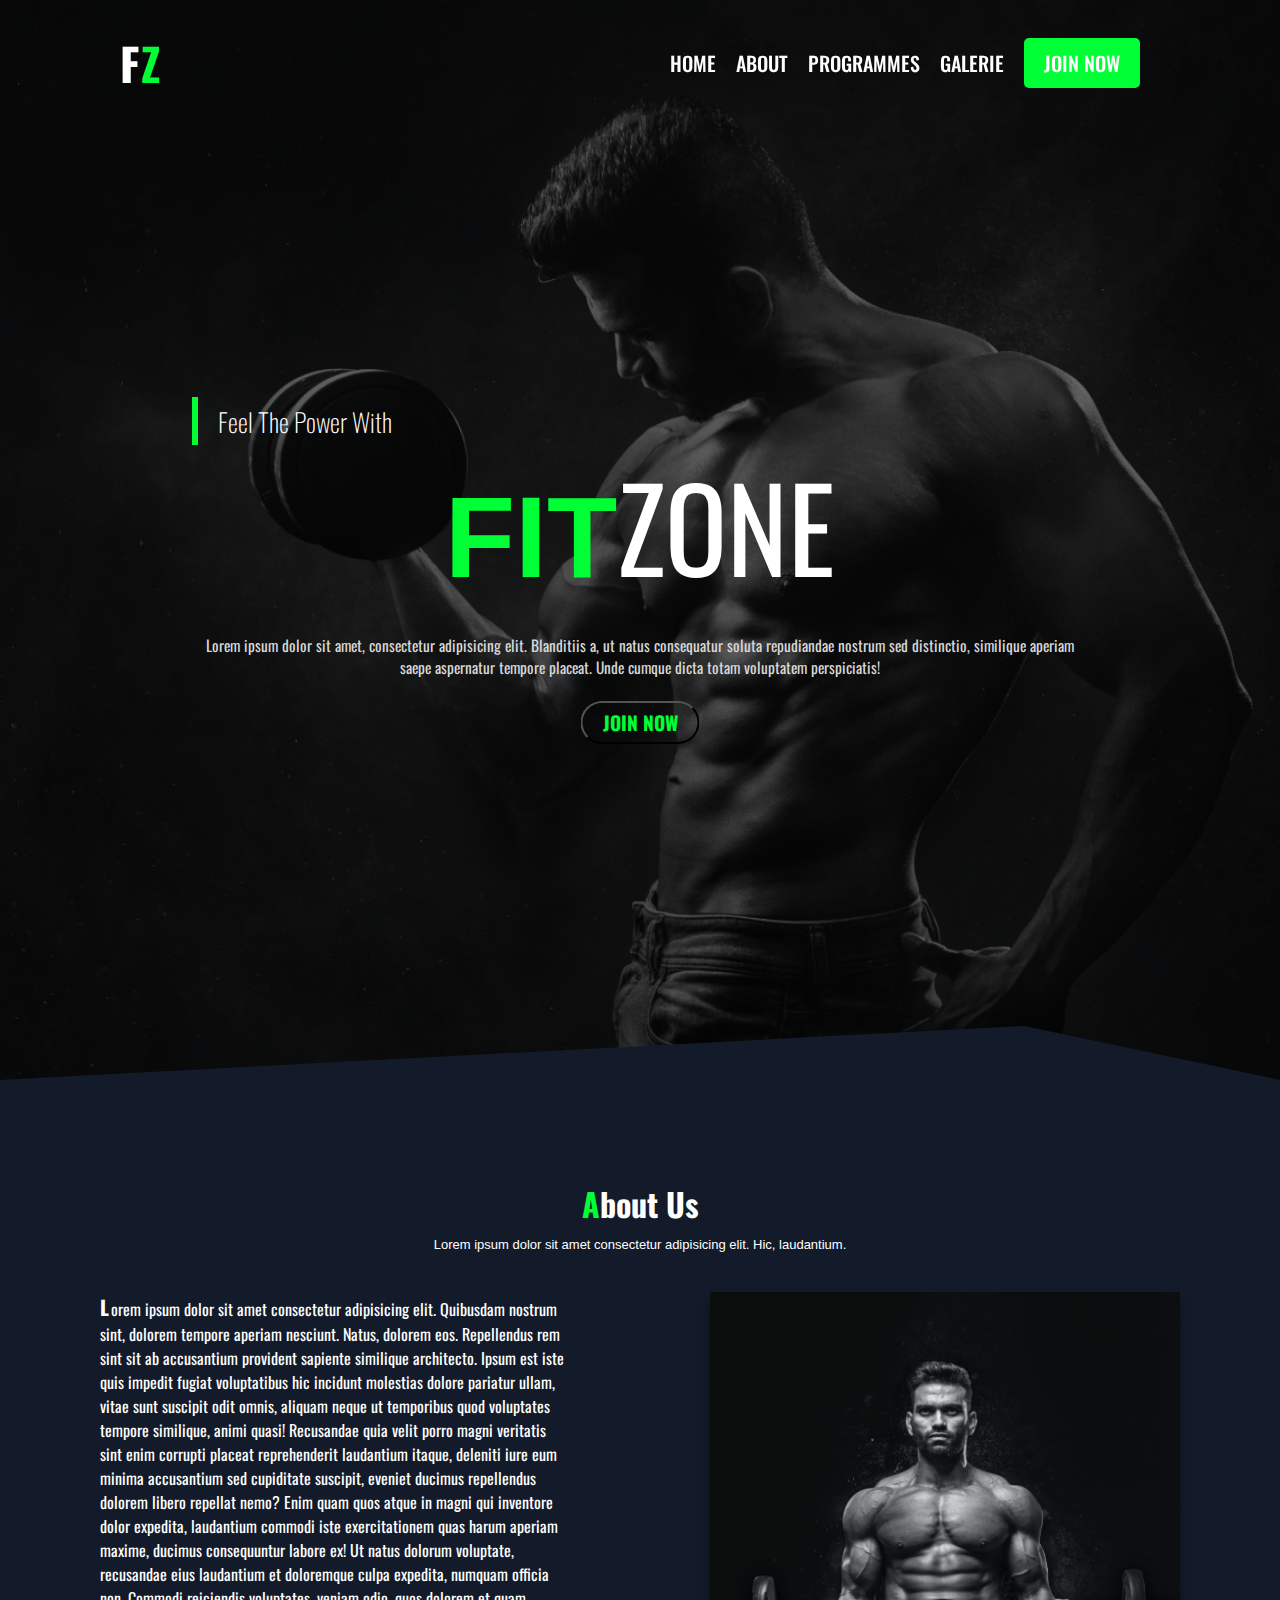
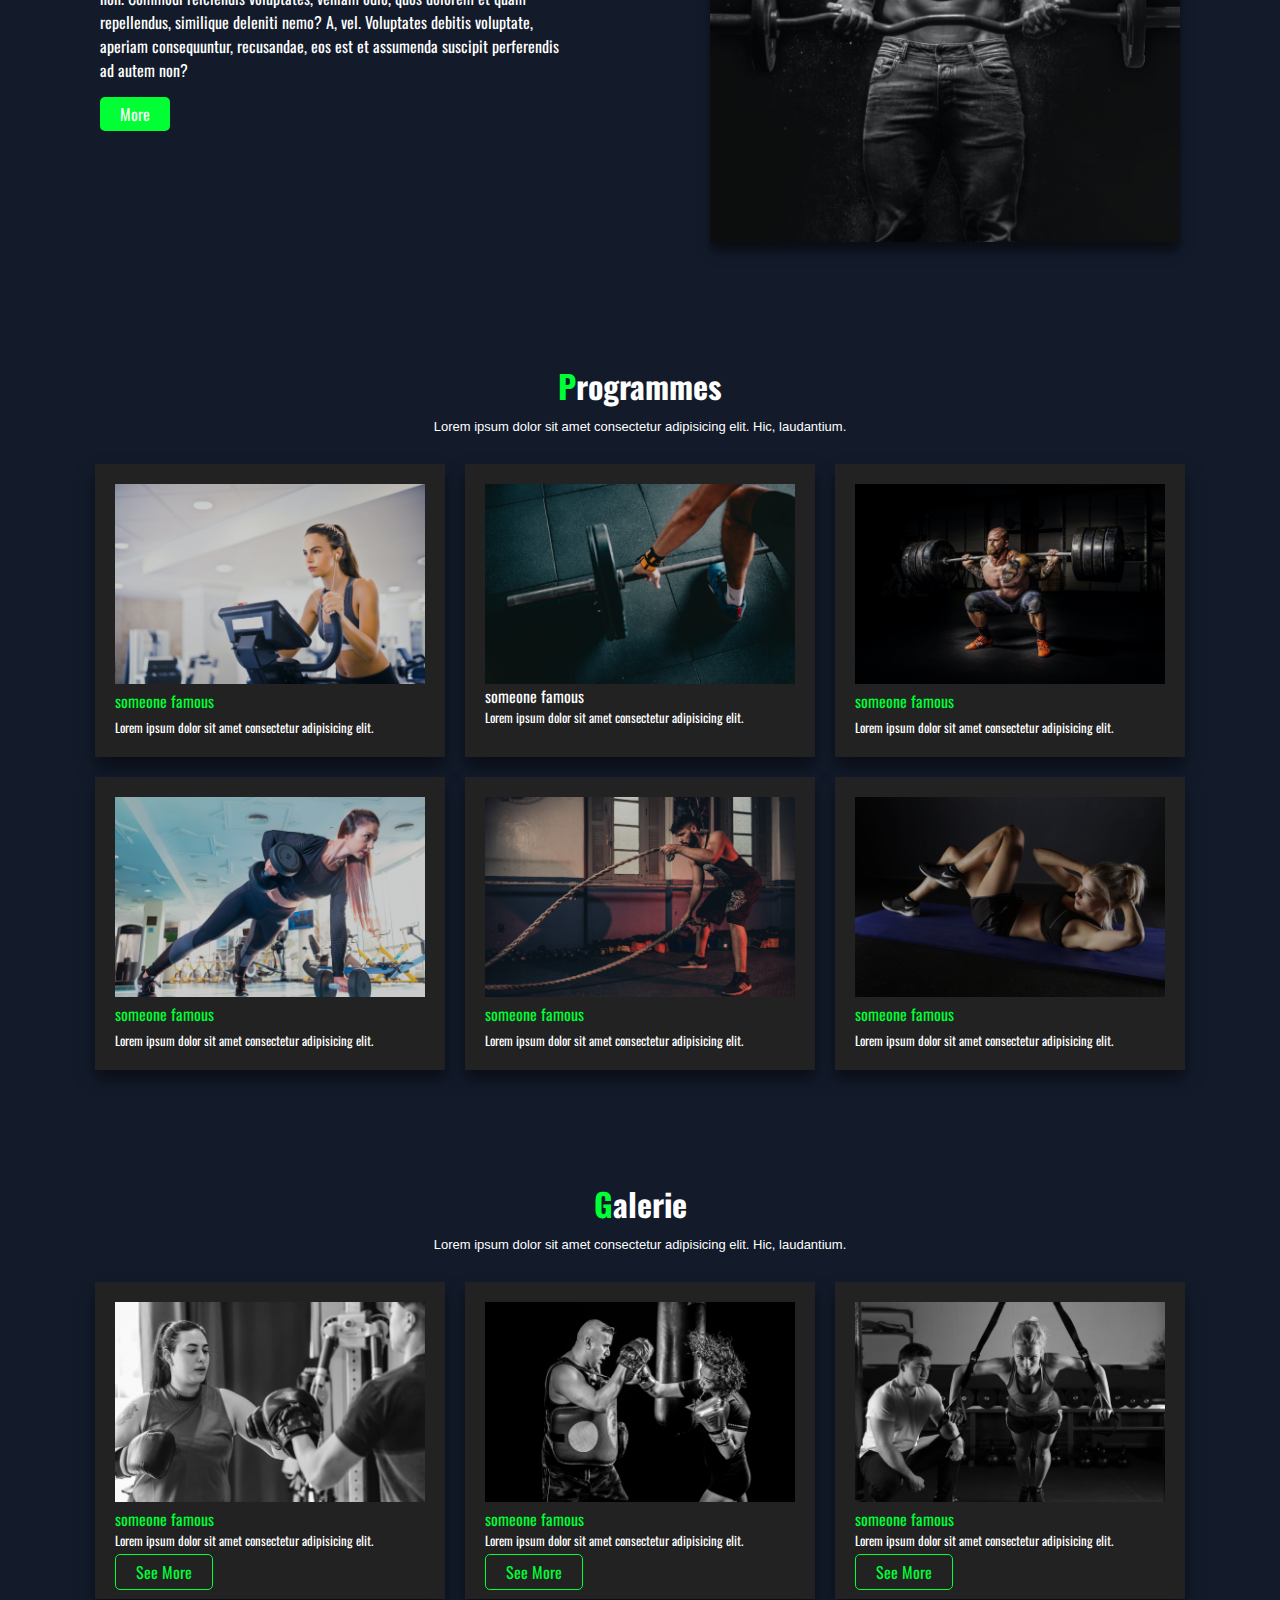
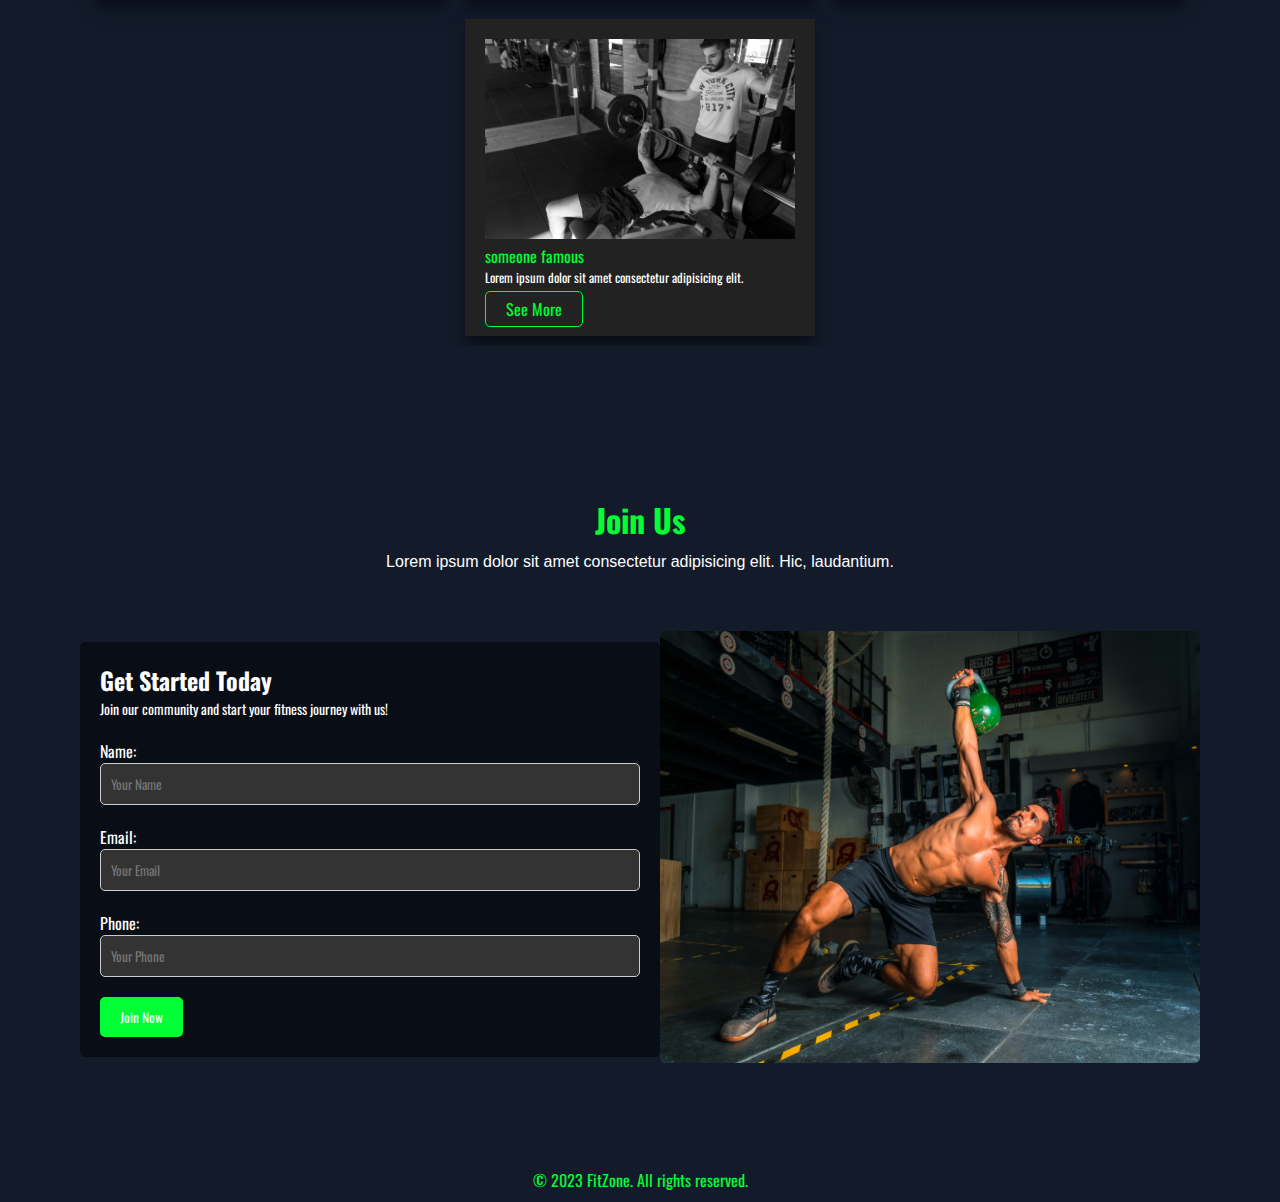
==== index.html @ 6d8a3c97 "FitZone project" ====
<!DOCTYPE html>
<html lang="en">
<head>
    <meta charset="UTF-8">
    <meta name="viewport" content="width=device-width, initial-scale=1.0">
    <link rel="stylesheet" href="style.css">
    <link rel="stylesheet" href="https://cdnjs.cloudflare.com/ajax/libs/font-awesome/6.3.0/css/all.min.css"
    integrity="sha512-SzlrxWUlpfuzQ+pcUCosxcglQRNAq/DZjVsC0lE40xsADsfeQoEypE+enwcOiGjk/bSuGGKHEyjSoQ1zVisanQ=="
    crossorigin="anonymous" referrerpolicy="no-referrer" />
    <link rel="shortcut icon" type="image/x-icon" href="./favicon.ico">
    <title>FitZone</title>
</head>
<body>
    <!--navbar-->
    <div class="navbar">
        <a href="#" class="logo">F<B>Z</B></a>
      
        <ol>
            <li><a href="#home">HOME</a></li>
            <li><a href="#about">ABOUT</a></li>
            <li><a href="#workout">PROGRAMMES</a></li>
            <li><a href="#galerie">GALERIE</a></li>
            <li><a href="#join" class="join-button">JOIN NOW</a></li>
        </ol>
    </div>
    <section id="home" class="home view">
        <div class="hieght">
            <h3>feel the power with</h3>
            <h1><b>FIT</b>ZONE</h1><br>
            <p class="tagline">
               Lorem ipsum dolor sit amet, consectetur adipisicing elit. Blanditiis a, ut natus consequatur soluta repudiandae nostrum sed distinctio, 
               similique aperiam saepe aspernatur tempore placeat. Unde cumque dicta totam voluptatem perspiciatis!
            </p>
            <button class="join">JOIN NOW</button>
        </div>
        <div class="banner"></div>
    </section>
    <!--about-->
    <section id="about" class="about view">
        <div class="main">
            <h2><span>A</span>bout Us</h2>
            <h6>Lorem ipsum dolor sit amet consectetur adipisicing elit. Hic, laudantium.</h6>           
        </div>
        <div class="content">
            <div class="cols">
                <p><b>L</b>orem ipsum dolor sit amet consectetur adipisicing elit. Quibusdam nostrum sint, dolorem tempore aperiam nesciunt. Natus, dolorem eos. Repellendus rem sint sit ab accusantium provident sapiente similique architecto. Ipsum est iste quis impedit fugiat voluptatibus hic incidunt molestias dolore pariatur ullam, vitae sunt suscipit odit omnis, aliquam neque ut temporibus quod voluptates tempore similique, animi quasi! Recusandae quia velit porro magni veritatis sint enim corrupti placeat reprehenderit laudantium itaque, deleniti iure eum minima accusantium sed cupiditate suscipit, eveniet ducimus repellendus dolorem libero repellat nemo? Enim quam quos atque in magni qui inventore dolor expedita, laudantium commodi iste exercitationem quas harum aperiam maxime, ducimus consequuntur labore ex! Ut natus dolorum voluptate, recusandae eius laudantium et doloremque culpa expedita, numquam officia non. Commodi reiciendis voluptates, veniam odio, quos dolorem et quam repellendus, similique deleniti nemo? A, vel. Voluptates debitis voluptate, aperiam consequuntur, recusandae, eos est et assumenda suscipit perferendis ad autem non?</p>
                <a href="#">more</a>
            </div>
            <div class="cols">
                <div class="box">
                    <img src="/img/About.jpg" alt="img">
                </div>
            </div>
        </div>
    </section>
    <!--programmes-->
    <section id="workout" class="workout view">
        <div class="main">
            <h2><span>P</span>rogrammes</h2>
            <h6>Lorem ipsum dolor sit amet consectetur adipisicing elit. Hic, laudantium.</h6>           
        </div>
        <div class="content">
            <div class="frame">
                <div class="box">
                    <img src="/img/workout1.jpg" alt="">
                </div>
                <div class="title">someone famous</div>
                <p>Lorem ipsum dolor sit amet consectetur adipisicing elit.</p>
            </div>
            <div class="frame">
                <div class="box">
                    <img src="/img/workout2.jpg" alt="">
                </div>
                <div class "title">someone famous</div>
                <p>Lorem ipsum dolor sit amet consectetur adipisicing elit.</p>
            </div>
            <div class="frame">
                <div class="box">
                    <img src="/img/workout3.jpg" alt="">
                </div>
                <div class="title">someone famous</div>
                <p>Lorem ipsum dolor sit amet consectetur adipisicing elit.</p>
            </div>
            <div class="frame">
                <div class="box">
                    <img src="/img/workout4.jpg" alt="">
                </div>
                <div class="title">someone famous</div>
                <p>Lorem ipsum dolor sit amet consectetur adipisicing elit.</p>
            </div>
            <div class="frame">
                <div class="box">
                    <img src="/img/workout5.jpg" alt="">
                </div>
                <div class="title">someone famous</div>
                <p>Lorem ipsum dolor sit amet consectetur adipisicing elit.</p>
            </div>
            <div class="frame">
                <div class="box">
                    <img src="/img/workout6.jpg" alt="">
                </div>
                <div class="title">someone famous</div>
                <p>Lorem ipsum dolor sit amet consectetur adipisicing elit.</p>
            </div>
        </div>
    </section>
<!--galerie-->
<section id="galerie" class="galerie view">
    <div class="main">
        <h2><span>G</span>alerie</h2>
        <h6>Lorem ipsum dolor sit amet consectetur adipisicing elit. Hic, laudantium.</h6>
    </div>
    <div class="content">
        <div class="frame">
            <div class="box">
                <img src="/img/trainer1.jpg" alt="">
            </div>
            <div class="headline">
                <div class="title">someone famous</div>
                <div class="icons">
                    <a href="#"><i class="fa-brands fa-facebook-f"></i></a>
                    <a href="#"><i class="fa-brands fa-twitter"></i></a>
                    <a href="#"><i class="fa-brands fa-instagram"></i></a>
                </div>
            </div>
            <p>Lorem ipsum dolor sit amet consectetur adipisicing elit.</p>
            <a href="#" class="btn">see more</a>
        </div>

        <div class="frame">
            <div class="box">
                <img src="/img/trainer2.jpg" alt="">
            </div>
            <div class="headline">
                <div class="title">someone famous</div>
                <div class="icons">
                    <a href="#"><i class="fa-brands fa-facebook-f"></i></a>
                    <a href="#"><i class="fa-brands fa-twitter"></i></a>
                    <a href="#"><i class="fa-brands fa-instagram"></i></a>
                </div>
            </div>
            <p>Lorem ipsum dolor sit amet consectetur adipisicing elit.</p>
            <a href="#" class="btn">see more</a>
        </div>

        <div class="frame">
            <div class="box">
                <img src="/img/trainer3.jpg" alt="">
            </div>
            <div class="headline">
                <div class="title">someone famous</div>
                <div class="icons">
                    <a href="#"><i class="fa-brands fa-facebook-f"></i></a>
                    <a href="#"><i class="fa-brands fa-twitter"></i></a>
                    <a href="#"><i class="fa-brands fa-instagram"></i></a>
                </div>
            </div>
            <p>Lorem ipsum dolor sit amet consectetur adipisicing elit.</p>
            <a href="#" class="btn">see more</a>
        </div>

        <div class="frame">
            <div class="box">
                <img src="/img/trainer4.jpg" alt="">
            </div>
            <div class="headline">
                <div class="title">someone famous</div>
                <div class="icons">
                    <a href="#"><i class="fa-brands fa-facebook-f"></i></a>
                    <a href="#"><i class="fa-brands fa-twitter"></i></a>
                    <a href="#"><i class="fa-brands fa-instagram"></i></a>
                </div>
            </div>
            <p>Lorem ipsum dolor sit amet consectetur adipisicing elit.</p>
            <a href="#" class="btn">see more</a>
        </div>
    </div>
</section>
 <!--join us-->
<section id="join" class="join-us view">
    <div class="main">
        <h2><span>J</span>oin Us</h2>
        <h6>Lorem ipsum dolor sit amet consectetur adipisicing elit. Hic, laudantium.</h6>
    </div>
    <div class="content">
        <div class="join-form">
            <h3>Get Started Today</h3>
            <p>Join our community and start your fitness journey with us!</p>
            <form>
                <div class="form-group">
                    <label for="name">Name:</label>
                    <input type="text" id="name" name="name" placeholder="Your Name" required>
                </div>
                <div class="form-group">
                    <label for="email">Email:</label>
                    <input type="email" id="email" name="email" placeholder="Your Email" required>
                </div>
                <div class="form-group">
                    <label for="phone">Phone:</label>
                    <input type="tel" id="phone" name="phone" placeholder="Your Phone" required>
                </div>
                <button type="submit">Join Now</button>
            </form>
        </div>
        <div class="join-image">
            <img src="/img/alonso-reyes-0HlI76m4jxU-unsplash.jpg" alt="Join Us Image">
        </div>
    </div>
</section>
        <footer>
            <div class="copyright">
                &copy; 2023 FitZone. All rights reserved.
            </div>
        </footer>
        <script>
          window.addEventListener('scroll', function() {
            const navbar = document.querySelector('.navbar');
            navbar.classList.toggle("sticky", window.scrollY >50);
          }); 
        </script>
</body>
</html>
---- style.css ----
@import url('https://fonts.googleapis.com/css2?family=Oswald:wght@500&display=swap');
 *{
    margin: 0;
    padding: 0;
    font-family:'Oswald', sans-serif;
    box-sizing: border-box;
    outline: none;
    color: #fff;
 }
:root{
    --prime: #00ff34
}
body{
    background-color: #131b2b;
}
.navbar{
    width: 100%;
    display: flex;
    position: fixed;
    padding: 30px 120px;
    background-color: transparent;
    justify-content: space-between;
    z-index: 1111;
    transition: 0.5s ease;
}
.navbar .sticky{
   padding: 6px 60px; 
   background: #0c1518;
   box-shadow: 0 0 15px rgba(0, 0, 0, 0.3); 
}
.navbar .sticky .logo{
    font-size: 2em;
    color: var(--prime);
}
.navbar .sticky .logo B{
    color: #fff;
}
.logo{
    font-size: 2.8em;
    font-weight: 800;
    letter-spacing: 2px;
    text-transform: uppercase;
    text-decoration: none;
}
.logo B{
 color: var(--prime);
}
ol{
    display: flex;
    margin: auto 0;    
}
ol li{
    list-style: none;
    margin-right: 20px;
}
ol li a{
    font-size: 20px;
    font-weight: 500;
    text-decoration: none;
    text-transform: capitalize;
}
.navbar ol {
    display: flex;
    margin: auto 0;
    align-items: center; 
}

.navbar ol li {
    list-style: none;
    margin-right: 20px;
    display: flex; 
    align-items: center; 
}

.navbar ol li a {
    font-size: 20px;
    font-weight: 500;
    text-decoration: none;
    text-transform: capitalize;
    display: inline-flex; 
    align-items: center; 
}

.join-button {
    display: inline-block;
    padding: 10px 20px;
    border-radius: 5px;
    background-color: var(--prime);
    color: #fff;
    text-decoration: none;
    text-transform: uppercase;
    transition: 0.3s ease;
}

.join-button:hover {
    background-color: var(--accent);
}


.view{
    width: 100%;
    min-height: 80vh;
    position: relative;
}
.home{
    display: flex;
    min-height: 120vh;
    align-items: center;
    justify-content: center;
    clip-path: polygon(0 0,100% 0,100% 100%,80% 95%,0 100%);
}
.banner{
height: 100%;
width: 100%;
position: absolute;
background: url(/img/banner.jpg);
background-size: cover;
background-position: center;
filter: brightness(40%);
}
.hieght{
    width: 70%;
    position: relative;
    display: inline-block;
    z-index: 11;
}
.hieght h3{
    display: inline;
    font-size: 2vw;
    padding: 5px 20px;
    font-weight: lighter;
    text-transform: capitalize;
    border-left: 6px solid var(--prime);
}
.hieght h1{
    font-size: 9vw;
    text-align: center;
    font-weight: normal;
}
.hieght b {
    color: var(--prime);
    font-weight: 800;
    font-family: sans-serif;
}.hieght .tagline{
    color: #d7d7d7;
    font-size: 1.2vw;
    text-align: center;
    font-weight: normal;
}
.hieght .join{
    position: absolute;
    left: 50%;
    transform: translateX(-50%);
    font-weight: 800;
    padding: 5px 20px;
    font-size: 1.5vw;
    margin-top: 1.2em;
    color: var(--prime);
    border-radius: 50px;
    background: transparent;
    text-transform: uppercase;
    transition: 0.3s ease;
}
.hieght .join:hover{
    color: #fff;
    cursor: pointer;
    letter-spacing: 1.5px;
    background: var(--prime);
}
.main{
    width: 100%;
    text-align: center;
    padding-bottom: 20px;
}
.main h2{
    font-size: 2.5vw;
    position: relative;
    text-align: center;
    padding-top: 100px;
    display: inline-block;
}
span{
    color: var(--prime);
}
main h2 ::before{
    position: absolute;
    content: '';
    background: var(--prime);
    height: 3px;
    width: 30%;
    right: -15px;
    bottom: 0;
    border-radius: 50px;
}
.main h6{
    margin-top: 10px;
    font-size: 13px;
    font-family: sans-serif;
    font-weight: lighter;
}
.content{
    position: relative;
    display: flex;
    width: 100%;
    padding: 0 30px;
    justify-content: center;
}
.about .content .cols{
    position: relative;
    width: 100%;
    height: 100%;
    padding: 20px 70px;
}
.about .content .cols p b{
    font-size: 20px;
    margin-right: 2px;
}
.about .content .cols a{
    position: relative;
    top: 20px;
    color: #fff;
    background: var(--prime);
    padding: 5px 20px;
    border-radius: 5px;
    text-decoration: none;
    text-transform: capitalize;
}
.about .content .cols a:hover{
    color: black;
    background: #fff;
}
.about .content .cols .box{
    position: relative;
    height: 550px;
    box-shadow: 0 10px 10px rgba(0, 0, 0, 0.5);
}
.about .content .cols .box img{
    position: absolute;
    top: 0;
    left: 0;
    height: 100%;
    width: 100%;
    object-fit: cover;
}
.workout .content{
    flex-wrap: wrap;
}
.workout .content .frame{
    position: relative;
    width: 350px;
    padding: 20px;
    margin: 10px;
    background: #222;
    box-shadow: 0 10px 15px rgba(0, 0, 0, 0.5);
}
.workout .content .frame .box{
    position: relative;
    height: 200px;
    width: 100%;
    overflow: hidden;
}
.workout .content .frame .box img{
    position: absolute;
    height: 100%;
    width: 100%;
    object-fit: cover;
    filter: brightness(80%);
    transition: 0.2s ease-in;
}
.workout .content .frame .box:hover img{
   filter: brightness(100%);
   transform: scale(1.09);
}
.workout .content .frame .title{
    color: var(--prime);
    padding: 5px 0;
}
.workout .content .frame  p{
    font-size:0.8em;
}
.galerie .content{
    flex-wrap: wrap;
}
.galerie .content .frame{
    position: relative;
    width: 350px;
    padding: 20px;
    margin: 10px;
    background: #222;
    box-shadow: 0 10px 15px rgba(0, 0, 0, 0.5);
}
.galerie .content .frame .box{
    position: relative;
    height: 200px;
    width: 100%;
    overflow: hidden;
}
.galerie .content .frame .box img{
    position: absolute;
    height: 100%;
    width: 100%;
    filter: grayscale(1);
    object-fit: cover;
    transition: 0.2s ease-in;
}
.galerie .content .frame .box:hover img{
    filter: brightness(100%);
    transform: scale(1.09);  
}
.galerie .content .frame .title{
    color: var(--prime);
    padding: 5px 0;
}
.galerie .content .frame  p{
    font-size:0.8em;
    position: relative;
    bottom: 5px;
}
.galerie .content .frame  .btn{
    top: 5px;
    color: var(--prime);
    background: transparent;
    padding: 5px 20px;
    border: 1.5px solid var(--prime);
    border-radius: 5px;
    text-decoration: none;
    position: relative;
    text-transform: capitalize;
    transition: 0.2s ease;
}
.galerie .content .frame  .btn:hover{
    color: #fff;
    background: var(--prime);
    }

   
.join-us.view {
    background-color: #131b2b; 
    color: #fff; 
    padding: 50px 0;
}

.join-us .main {
    text-align: center;
}

.join-us h2 {
    font-size: 32px; 
    color: var(--prime); 
}

.join-us h6 {
    font-size: 16px; 
}

.join-us .content {
    display: flex;
    justify-content: space-between;
    align-items: center;
    flex-wrap: wrap;
    max-width: 1200px;
    margin: 0 auto;
    padding: 40px;
}

.join-us .join-form {
    flex: 1;
    padding: 20px;
    background-color: rgba(0, 0, 0, 0.5); 
    border-radius: 5px;
}

.join-us .join-form h3 {
    font-size: 24px; 
}

.join-us .join-form p {
    font-size: 14px; 
}

.join-us .join-form form {
    margin-top: 20px;
}

.join-us .form-group {
    margin-bottom: 20px;
}

.join-us label {
    display: block;
    font-size: 16px;
}

.join-us input[type="text"],
.join-us input[type="email"],
.join-us input[type="tel"] {
    width: 100%;
    padding: 10px;
    border: 1px solid #ccc; 
    border-radius: 5px;
    background-color: #333; 
    color: #fff; 
}

.join-us button {
    display: inline-block;
    padding: 10px 20px;
    background-color: var(--prime); 
    color: #fff; 
    border: none;
    border-radius: 5px;
    cursor: pointer;
    transition: background-color 0.3s;
}

.join-us button:hover {
    background-color: var(--accent); 
}

.join-us .join-image {
    flex: 1;
    text-align: center;
}

.join-us img {
    max-width: 100%;
    height: auto;
    border-radius: 5px;
}
.copyright {
    color: var(--prime); 
    text-align: center;
    font-size: 16px; 
    padding: 10px 0;
    width: 50%; 
    margin: 0 auto; 
}
@media screen and (max-width: 900px) {
    .navbar{
       padding: 0 60px; 
    }
    .navbar ol{
        display: none;
    }
    .navbar .toggle{
        height: 25px;
        width: 25px;
        margin: auto 0;
        cursor: pointer;
        background: url(/img/menubar.jpg);
        background-size: 25px;
        background-position: center;
        filter: invert(1);
        background-repeat: no-repeat;
    }
}
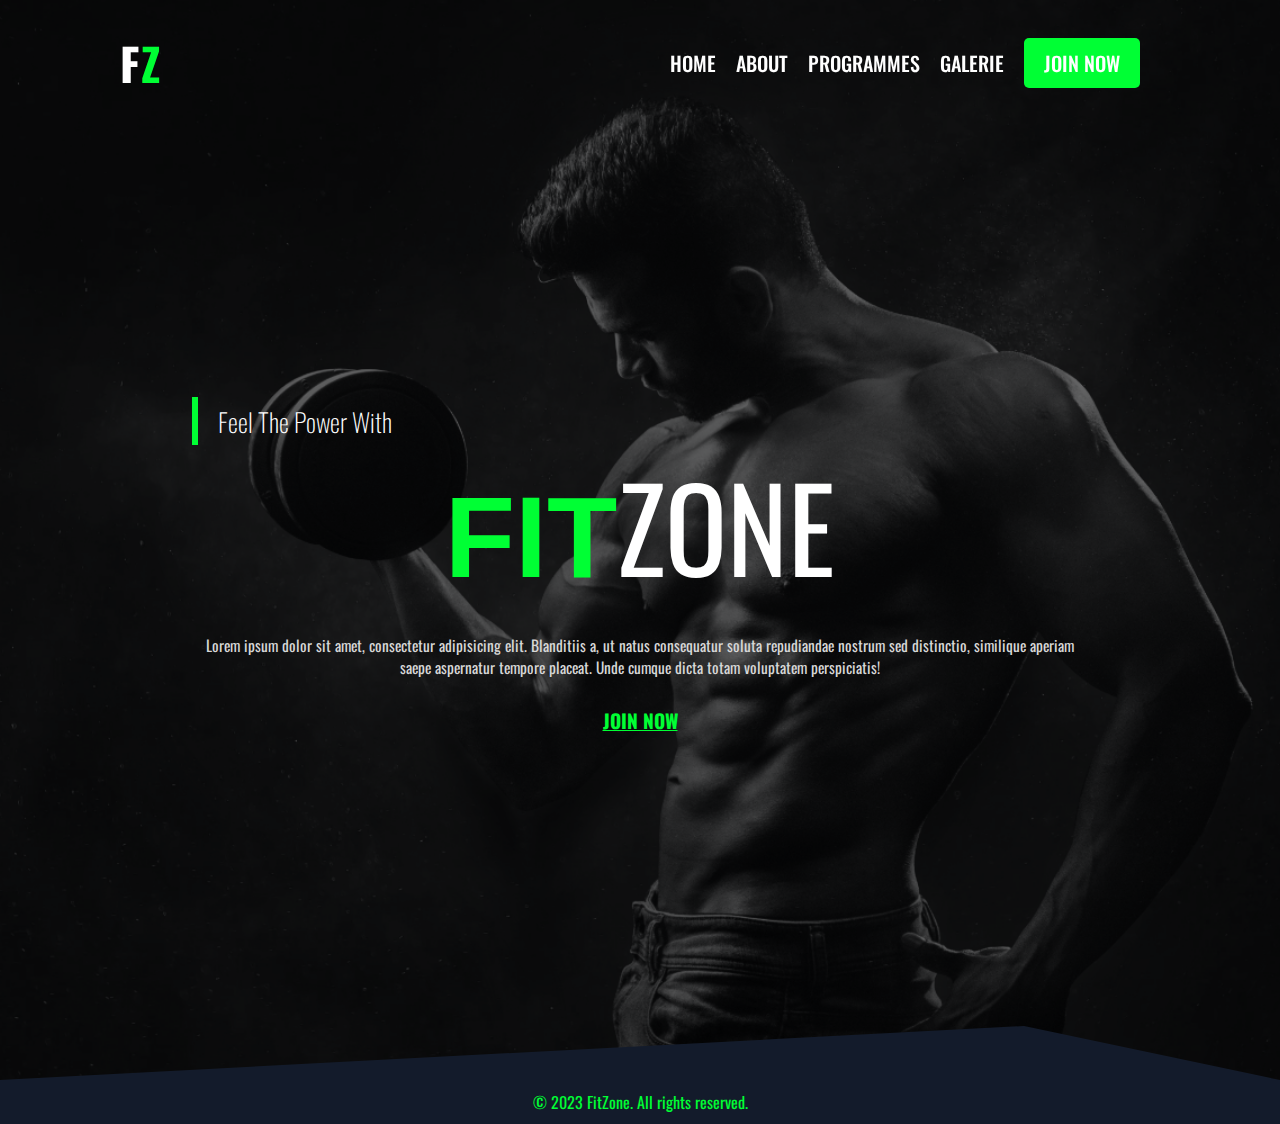
==== commit b126acf5: "FitZone project" ====
--- a/index.html
+++ b/index.html
@@ -13,14 +13,14 @@
 <body>
     <!--navbar-->
     <div class="navbar">
-        <a href="#" class="logo">F<B>Z</B></a>
-      
+        <a href="index.html" class="logo">F<B>Z</B></a>
+        <div class="toggle" onclick="navToggle();"></div> 
         <ol>
-            <li><a href="#home">HOME</a></li>
-            <li><a href="#about">ABOUT</a></li>
-            <li><a href="#workout">PROGRAMMES</a></li>
-            <li><a href="#galerie">GALERIE</a></li>
-            <li><a href="#join" class="join-button">JOIN NOW</a></li>
+            <li><a href="#" onclick="navToggle();">HOME</a></li>
+            <li><a href="about.html" onclick="navToggle();">ABOUT</a></li>
+            <li><a href="programme.html" onclick="navToggle();">PROGRAMMES</a></li>
+            <li><a href="galerie.html" onclick="navToggle();">GALERIE</a></li>
+            <li><a href="joinus.html" class="join-button" onclick="navToggle();">JOIN NOW</a></li>
         </ol>
     </div>
     <section id="home" class="home view">
@@ -28,195 +28,31 @@
             <h3>feel the power with</h3>
             <h1><b>FIT</b>ZONE</h1><br>
             <p class="tagline">
-               Lorem ipsum dolor sit amet, consectetur adipisicing elit. Blanditiis a, ut natus consequatur soluta repudiandae nostrum sed distinctio, 
-               similique aperiam saepe aspernatur tempore placeat. Unde cumque dicta totam voluptatem perspiciatis!
+                Lorem ipsum dolor sit amet, consectetur adipisicing elit. Blanditiis a, ut natus consequatur soluta repudiandae nostrum sed distinctio, 
+                similique aperiam saepe aspernatur tempore placeat. Unde cumque dicta totam voluptatem perspiciatis!
             </p>
-            <button class="join">JOIN NOW</button>
+            <a href="join.html" class="join">JOIN NOW</a>
         </div>
         <div class="banner"></div>
     </section>
-    <!--about-->
-    <section id="about" class="about view">
-        <div class="main">
-            <h2><span>A</span>bout Us</h2>
-            <h6>Lorem ipsum dolor sit amet consectetur adipisicing elit. Hic, laudantium.</h6>           
+    <footer>
+        <div class="copyright">
+            &copy; 2023 FitZone. All rights reserved.
         </div>
-        <div class="content">
-            <div class="cols">
-                <p><b>L</b>orem ipsum dolor sit amet consectetur adipisicing elit. Quibusdam nostrum sint, dolorem tempore aperiam nesciunt. Natus, dolorem eos. Repellendus rem sint sit ab accusantium provident sapiente similique architecto. Ipsum est iste quis impedit fugiat voluptatibus hic incidunt molestias dolore pariatur ullam, vitae sunt suscipit odit omnis, aliquam neque ut temporibus quod voluptates tempore similique, animi quasi! Recusandae quia velit porro magni veritatis sint enim corrupti placeat reprehenderit laudantium itaque, deleniti iure eum minima accusantium sed cupiditate suscipit, eveniet ducimus repellendus dolorem libero repellat nemo? Enim quam quos atque in magni qui inventore dolor expedita, laudantium commodi iste exercitationem quas harum aperiam maxime, ducimus consequuntur labore ex! Ut natus dolorum voluptate, recusandae eius laudantium et doloremque culpa expedita, numquam officia non. Commodi reiciendis voluptates, veniam odio, quos dolorem et quam repellendus, similique deleniti nemo? A, vel. Voluptates debitis voluptate, aperiam consequuntur, recusandae, eos est et assumenda suscipit perferendis ad autem non?</p>
-                <a href="#">more</a>
-            </div>
-            <div class="cols">
-                <div class="box">
-                    <img src="/img/About.jpg" alt="img">
-                </div>
-            </div>
-        </div>
-    </section>
-    <!--programmes-->
-    <section id="workout" class="workout view">
-        <div class="main">
-            <h2><span>P</span>rogrammes</h2>
-            <h6>Lorem ipsum dolor sit amet consectetur adipisicing elit. Hic, laudantium.</h6>           
-        </div>
-        <div class="content">
-            <div class="frame">
-                <div class="box">
-                    <img src="/img/workout1.jpg" alt="">
-                </div>
-                <div class="title">someone famous</div>
-                <p>Lorem ipsum dolor sit amet consectetur adipisicing elit.</p>
-            </div>
-            <div class="frame">
-                <div class="box">
-                    <img src="/img/workout2.jpg" alt="">
-                </div>
-                <div class "title">someone famous</div>
-                <p>Lorem ipsum dolor sit amet consectetur adipisicing elit.</p>
-            </div>
-            <div class="frame">
-                <div class="box">
-                    <img src="/img/workout3.jpg" alt="">
-                </div>
-                <div class="title">someone famous</div>
-                <p>Lorem ipsum dolor sit amet consectetur adipisicing elit.</p>
-            </div>
-            <div class="frame">
-                <div class="box">
-                    <img src="/img/workout4.jpg" alt="">
-                </div>
-                <div class="title">someone famous</div>
-                <p>Lorem ipsum dolor sit amet consectetur adipisicing elit.</p>
-            </div>
-            <div class="frame">
-                <div class="box">
-                    <img src="/img/workout5.jpg" alt="">
-                </div>
-                <div class="title">someone famous</div>
-                <p>Lorem ipsum dolor sit amet consectetur adipisicing elit.</p>
-            </div>
-            <div class="frame">
-                <div class="box">
-                    <img src="/img/workout6.jpg" alt="">
-                </div>
-                <div class="title">someone famous</div>
-                <p>Lorem ipsum dolor sit amet consectetur adipisicing elit.</p>
-            </div>
-        </div>
-    </section>
-<!--galerie-->
-<section id="galerie" class="galerie view">
-    <div class="main">
-        <h2><span>G</span>alerie</h2>
-        <h6>Lorem ipsum dolor sit amet consectetur adipisicing elit. Hic, laudantium.</h6>
-    </div>
-    <div class="content">
-        <div class="frame">
-            <div class="box">
-                <img src="/img/trainer1.jpg" alt="">
-            </div>
-            <div class="headline">
-                <div class="title">someone famous</div>
-                <div class="icons">
-                    <a href="#"><i class="fa-brands fa-facebook-f"></i></a>
-                    <a href="#"><i class="fa-brands fa-twitter"></i></a>
-                    <a href="#"><i class="fa-brands fa-instagram"></i></a>
-                </div>
-            </div>
-            <p>Lorem ipsum dolor sit amet consectetur adipisicing elit.</p>
-            <a href="#" class="btn">see more</a>
-        </div>
+    </footer>
+    <script>
+        window.addEventListener('scroll', function() {
+            const navbar = document.querySelector('.navbar');
+            navbar.classList.toggle("sticky", window.scrollY > 50);
+        });
 
-        <div class="frame">
-            <div class="box">
-                <img src="/img/trainer2.jpg" alt="">
-            </div>
-            <div class="headline">
-                <div class="title">someone famous</div>
-                <div class="icons">
-                    <a href="#"><i class="fa-brands fa-facebook-f"></i></a>
-                    <a href="#"><i class="fa-brands fa-twitter"></i></a>
-                    <a href="#"><i class="fa-brands fa-instagram"></i></a>
-                </div>
-            </div>
-            <p>Lorem ipsum dolor sit amet consectetur adipisicing elit.</p>
-            <a href="#" class="btn">see more</a>
-        </div>
+        const togglebar = document.querySelector('.toggle');
+        const menu = document.querySelector('ol'); // Changed 'ol' to 'ol'
 
-        <div class="frame">
-            <div class="box">
-                <img src="/img/trainer3.jpg" alt="">
-            </div>
-            <div class="headline">
-                <div class="title">someone famous</div>
-                <div class="icons">
-                    <a href="#"><i class="fa-brands fa-facebook-f"></i></a>
-                    <a href="#"><i class="fa-brands fa-twitter"></i></a>
-                    <a href="#"><i class="fa-brands fa-instagram"></i></a>
-                </div>
-            </div>
-            <p>Lorem ipsum dolor sit amet consectetur adipisicing elit.</p>
-            <a href="#" class="btn">see more</a>
-        </div>
-
-        <div class="frame">
-            <div class="box">
-                <img src="/img/trainer4.jpg" alt="">
-            </div>
-            <div class="headline">
-                <div class="title">someone famous</div>
-                <div class="icons">
-                    <a href="#"><i class="fa-brands fa-facebook-f"></i></a>
-                    <a href="#"><i class="fa-brands fa-twitter"></i></a>
-                    <a href="#"><i class="fa-brands fa-instagram"></i></a>
-                </div>
-            </div>
-            <p>Lorem ipsum dolor sit amet consectetur adipisicing elit.</p>
-            <a href="#" class="btn">see more</a>
-        </div>
-    </div>
-</section>
- <!--join us-->
-<section id="join" class="join-us view">
-    <div class="main">
-        <h2><span>J</span>oin Us</h2>
-        <h6>Lorem ipsum dolor sit amet consectetur adipisicing elit. Hic, laudantium.</h6>
-    </div>
-    <div class="content">
-        <div class="join-form">
-            <h3>Get Started Today</h3>
-            <p>Join our community and start your fitness journey with us!</p>
-            <form>
-                <div class="form-group">
-                    <label for="name">Name:</label>
-                    <input type="text" id="name" name="name" placeholder="Your Name" required>
-                </div>
-                <div class="form-group">
-                    <label for="email">Email:</label>
-                    <input type="email" id="email" name="email" placeholder="Your Email" required>
-                </div>
-                <div class="form-group">
-                    <label for="phone">Phone:</label>
-                    <input type="tel" id="phone" name="phone" placeholder="Your Phone" required>
-                </div>
-                <button type="submit">Join Now</button>
-            </form>
-        </div>
-        <div class="join-image">
-            <img src="/img/alonso-reyes-0HlI76m4jxU-unsplash.jpg" alt="Join Us Image">
-        </div>
-    </div>
-</section>
-        <footer>
-            <div class="copyright">
-                &copy; 2023 FitZone. All rights reserved.
-            </div>
-        </footer>
-        <script>
-          window.addEventListener('scroll', function() {
-            const navbar = document.querySelector('.navbar');
-            navbar.classList.toggle("sticky", window.scrollY >50);
-          }); 
-        </script>
+        function navToggle() {
+            togglebar.classList.toggle("active");
+            menu.classList.toggle("active");
+        }
+    </script>
 </body>
 </html>
--- a/style.css
+++ b/style.css
@@ -80,7 +80,8 @@
     display: inline-flex; 
     align-items: center; 
 }
-
+ 
+ 
 .join-button {
     display: inline-block;
     padding: 10px 20px;
@@ -113,7 +114,7 @@
 height: 100%;
 width: 100%;
 position: absolute;
-background: url(/img/banner.jpg);
+background: url(img/banner.jpg);
 background-size: cover;
 background-position: center;
 filter: brightness(40%);
@@ -242,10 +243,43 @@
     width: 100%;
     object-fit: cover;
 }
-.workout .content{
+.faq {
+    background: #222;
+    border: 1px solid var(--prime);
+    border-radius: 5px;
+    margin: 10px;
+    padding: 10px;
+    cursor: pointer;
+}
+.faq h3 {
+    font-size: 20px;
+    color: var(--prime);
+    margin: 0;
+    padding: 5px 0;
+}
+
+.faq p {
+    display: none; 
+}
+.faq.active h3::after {
+    content: '\25BC'; 
+}
+.faq:hover {
+    background: var(--prime);
+}
+.faq:hover h3 {
+    color: #fff;
+}
+.faq.active {
+    background: var(--prime);
+}
+.faq.active h3 {
+    color: #fff;
+}
+.programme .content{
     flex-wrap: wrap;
 }
-.workout .content .frame{
+.programme .content .frame{
     position: relative;
     width: 350px;
     padding: 20px;
@@ -253,13 +287,13 @@
     background: #222;
     box-shadow: 0 10px 15px rgba(0, 0, 0, 0.5);
 }
-.workout .content .frame .box{
+.programme .content .frame .box{
     position: relative;
     height: 200px;
     width: 100%;
     overflow: hidden;
 }
-.workout .content .frame .box img{
+.programme .content .frame .box img{
     position: absolute;
     height: 100%;
     width: 100%;
@@ -267,15 +301,15 @@
     filter: brightness(80%);
     transition: 0.2s ease-in;
 }
-.workout .content .frame .box:hover img{
+.programme .content .frame .box:hover img{
    filter: brightness(100%);
    transform: scale(1.09);
 }
-.workout .content .frame .title{
+.programme .content .frame .title{
     color: var(--prime);
     padding: 5px 0;
 }
-.workout .content .frame  p{
+.programme .content .frame  p{
     font-size:0.8em;
 }
 .galerie .content{
@@ -436,23 +470,181 @@
     margin: 0 auto; 
 }
 @media screen and (max-width: 900px) {
-    .navbar{
-       padding: 0 60px; 
-    }
-    .navbar ol{
+    .navbar {
+        padding: 0 60px;
+    }
+
+    .navbar ol {
         display: none;
     }
-    .navbar .toggle{
+
+    .navbar ol.active {
+        top: 60px;
+        left: 0;
+        width: 100%;
+        display: flex;
+        position: fixed;
+        background: #222;
+        align-items: center;
+        justify-content: center;
+        flex-direction: column;
+        height: calc(100% - 60px);
+    }
+
+    .navbar ol.active li {
+        margin: 8px;
+    }
+
+    .navbar ol.active li a {
+        font-size: 25px;
+    }
+
+    .navbar .toggle {
         height: 25px;
         width: 25px;
         margin: auto 0;
         cursor: pointer;
-        background: url(/img/menubar.jpg);
+        background: url(img/menubar.jpg);
         background-size: 25px;
         background-position: center;
         filter: invert(1);
         background-repeat: no-repeat;
     }
-}
-
-
+
+    .navbar .toggle.active {
+        background: url(img/close.png);
+        background-size: 40px;
+        background-position: center;
+        cursor: pointer;
+        filter: invert(1);
+    }
+
+    .hieght h3 {
+        font-size: 3vw;
+        padding: 5px 10px;
+        border-left: 3px solid var(--prime);
+    }
+
+    .hieght h1 {
+        font-size: 16vw;
+    }
+
+    .hieght .join {
+        font-size: 1.8vw;
+        border: 1px solid var(--prime);
+    }
+
+    .main h2 {
+        font-size: 1.5rem;
+    }
+
+    .main h6 {
+        font-size: 10px;
+    }
+
+    .about .content {
+        flex-direction: column;
+    }
+
+    .about .content .cols p b {
+        font-size: 20px;
+        margin-right: 2px;
+    }
+
+    .about .content .cols a {
+        font-size: 20px;
+        position: relative;
+        top: 20px;
+    }
+    
+    .about .content .cols .box {
+        height: 250px;
+    }
+
+    .workout .content .frame {
+        width: 260px;
+        padding: 18px;
+    }
+    .galerie .content .frame {
+        width: 350px;
+        padding: 15px 15px 40px 15px;
+        margin: 10px 5px;
+    }
+    .galerie .content .frame .box {
+        height: 200px;
+    }
+    .trainers .content .frame a {
+        border: 1.5px solid var(--prime);
+    }
+    .join-us.view {
+        padding: 20px 0;
+    }
+
+    .join-us .main h2 {
+        font-size: 24px;
+    }
+
+    .join-us .main h6 {
+        font-size: 14px;
+    }
+
+    .join-us .content {
+        flex-direction: column;
+        align-items: center;
+        justify-content: center;
+    }
+
+    .join-us .join-form {
+        padding: 10px;
+    }
+
+    .join-us .join-form h3 {
+        font-size: 20px;
+    }
+
+    .join-us .join-form p {
+        font-size: 12px;
+    }
+
+    .join-us label,
+    .join-us input[type="text"],
+    .join-us input[type="email"],
+    .join-us input[type="tel"],
+    .join-us button {
+        width: 100%;
+    }
+    .faq h3 {
+        font-size: 16px;
+    }
+
+    .faq p {
+        font-size: 14px;
+    }
+    .faq .faq-toggle {
+        cursor: pointer;
+        background: #333;
+        color: var(--prime);
+        border: none;
+        border-radius: 5px;
+        font-size: 18px;
+        padding: 10px;
+        width: 100%;
+        text-align: left;
+        margin: 0;
+        outline: none;
+        user-select: none;
+    }
+    
+    .faq .faq-content {
+        display: none;
+        font-size: 16px;
+        margin-top: 10px;
+        padding: 10px;
+        background: #222;
+        border-radius: 5px;
+    }    
+}
+
+
+
+
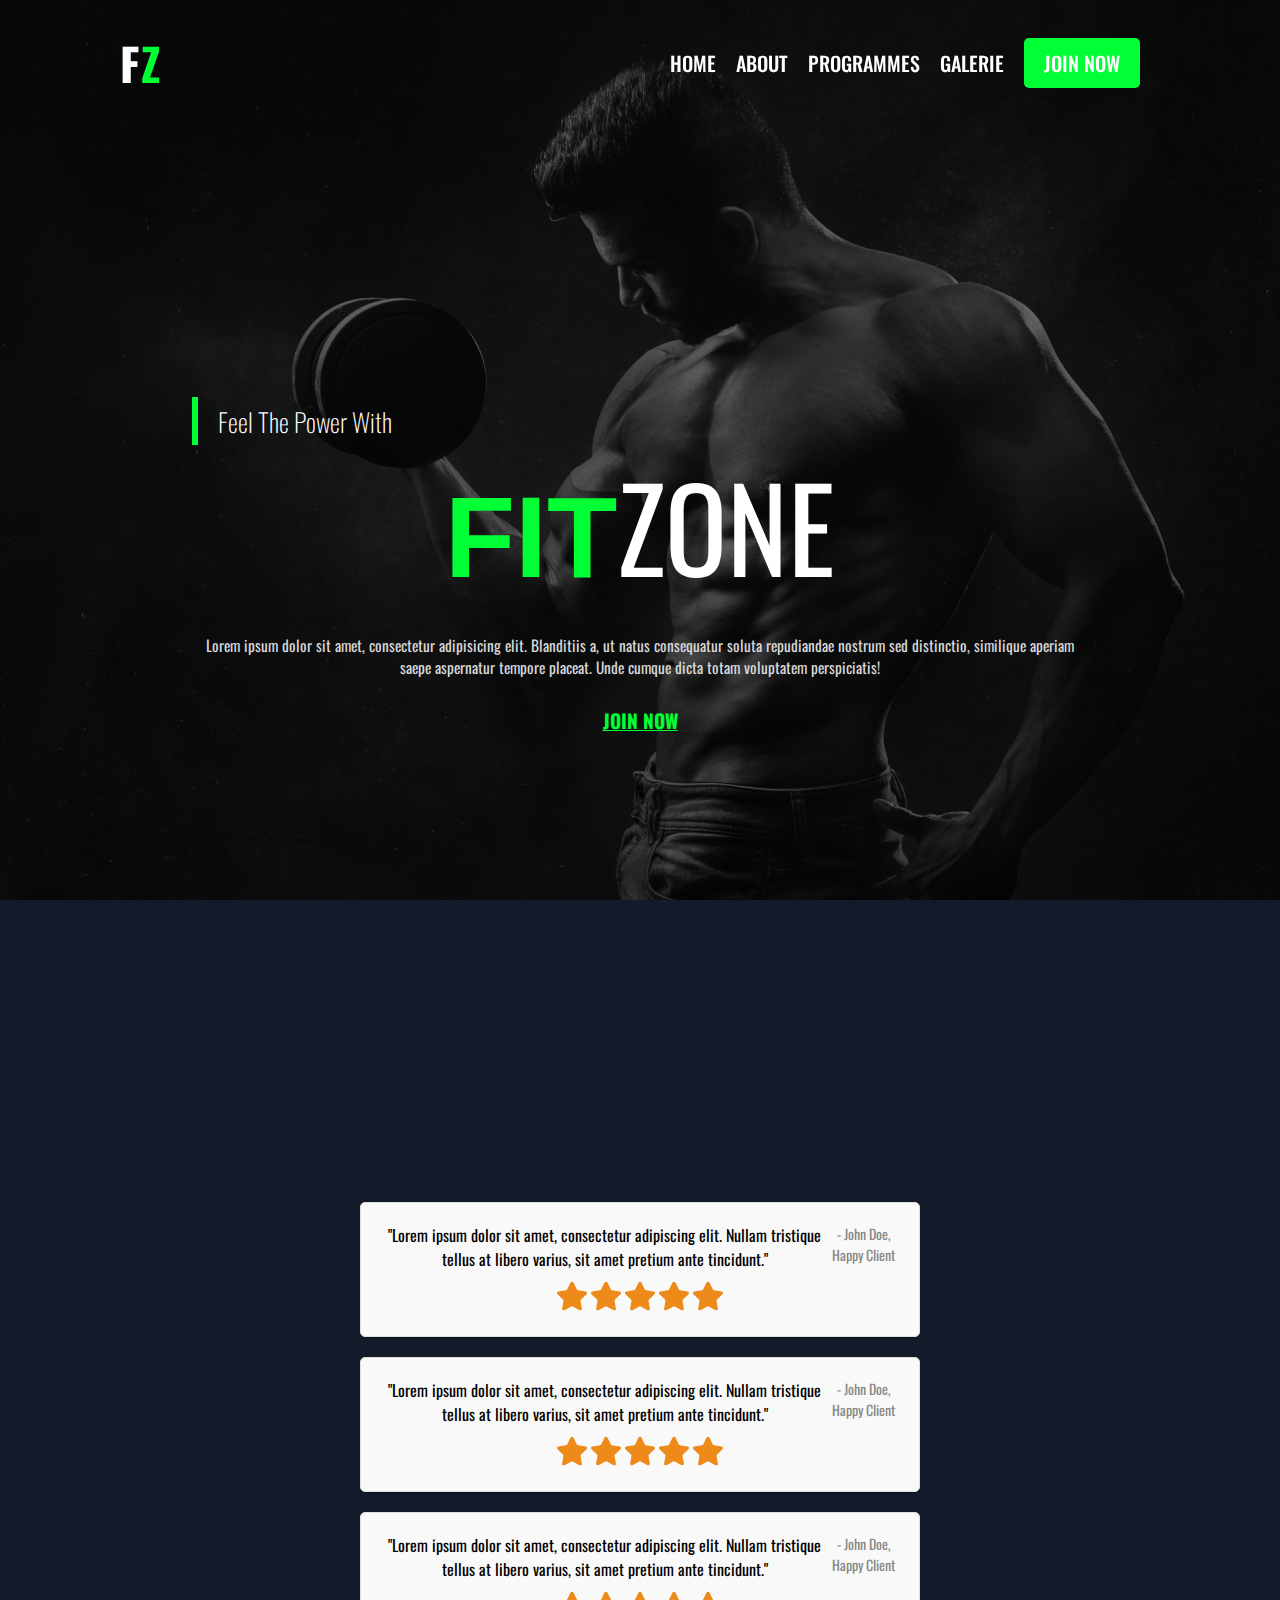
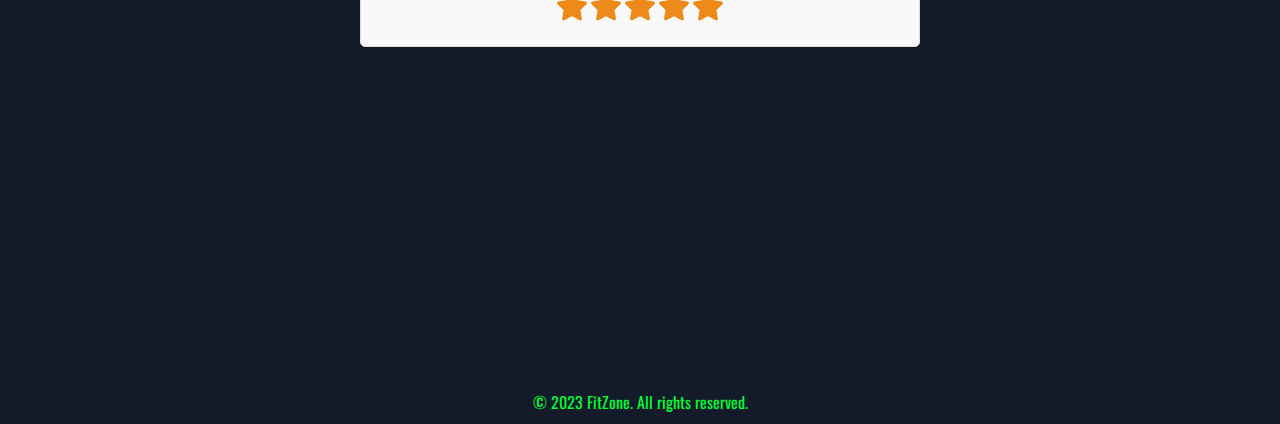
==== commit efd27e44: "mod" ====
--- a/index.html
+++ b/index.html
@@ -1,20 +1,22 @@
 <!DOCTYPE html>
 <html lang="en">
+
 <head>
     <meta charset="UTF-8">
     <meta name="viewport" content="width=device-width, initial-scale=1.0">
     <link rel="stylesheet" href="style.css">
     <link rel="stylesheet" href="https://cdnjs.cloudflare.com/ajax/libs/font-awesome/6.3.0/css/all.min.css"
-    integrity="sha512-SzlrxWUlpfuzQ+pcUCosxcglQRNAq/DZjVsC0lE40xsADsfeQoEypE+enwcOiGjk/bSuGGKHEyjSoQ1zVisanQ=="
-    crossorigin="anonymous" referrerpolicy="no-referrer" />
+        integrity="sha512-SzlrxWUlpfuzQ+pcUCosxcglQRNAq/DZjVsC0lE40xsADsfeQoEypE+enwcOiGjk/bSuGGKHEyjSoQ1zVisanQ=="
+        crossorigin="anonymous" referrerpolicy="no-referrer" />
     <link rel="shortcut icon" type="image/x-icon" href="./favicon.ico">
     <title>FitZone</title>
 </head>
+
 <body>
     <!--navbar-->
     <div class="navbar">
         <a href="index.html" class="logo">F<B>Z</B></a>
-        <div class="toggle" onclick="navToggle();"></div> 
+        <div class="toggle" onclick="navToggle();"></div>
         <ol>
             <li><a href="#" onclick="navToggle();">HOME</a></li>
             <li><a href="about.html" onclick="navToggle();">ABOUT</a></li>
@@ -28,12 +30,187 @@
             <h3>feel the power with</h3>
             <h1><b>FIT</b>ZONE</h1><br>
             <p class="tagline">
-                Lorem ipsum dolor sit amet, consectetur adipisicing elit. Blanditiis a, ut natus consequatur soluta repudiandae nostrum sed distinctio, 
+                Lorem ipsum dolor sit amet, consectetur adipisicing elit. Blanditiis a, ut natus consequatur soluta
+                repudiandae nostrum sed distinctio,
                 similique aperiam saepe aspernatur tempore placeat. Unde cumque dicta totam voluptatem perspiciatis!
             </p>
-            <a href="join.html" class="join">JOIN NOW</a>
+            <a href="joinus.html" class="join">JOIN NOW</a>
         </div>
         <div class="banner"></div>
+
+    </section>
+
+    <section>
+        <div class="customers-container">
+            <div class="customer-card">
+                <div class="custoner-content">
+                    <div class="content-flex">
+                    <p class="text">"Lorem ipsum dolor sit amet, consectetur adipiscing elit. Nullam tristique tellus at
+                        libero varius, sit amet pretium ante tincidunt."</p>
+                    <p class="author">- John Doe, Happy Client</p>
+                </div>
+                    <?xml version="1.0" encoding="iso-8859-1"?>
+                    <!-- Uploaded to: SVG Repo, www.svgrepo.com, Generator: SVG Repo Mixer Tools -->
+                    <svg height="800px" width="800px" version="1.1" id="Capa_1" xmlns="http://www.w3.org/2000/svg"
+                        xmlns:xlink="http://www.w3.org/1999/xlink" viewBox="0 0 47.94 47.94" xml:space="preserve">
+                        <path style="fill:#ED8A19;" d="M26.285,2.486l5.407,10.956c0.376,0.762,1.103,1.29,1.944,1.412l12.091,1.757
+	c2.118,0.308,2.963,2.91,1.431,4.403l-8.749,8.528c-0.608,0.593-0.886,1.448-0.742,2.285l2.065,12.042
+	c0.362,2.109-1.852,3.717-3.746,2.722l-10.814-5.685c-0.752-0.395-1.651-0.395-2.403,0l-10.814,5.685
+	c-1.894,0.996-4.108-0.613-3.746-2.722l2.065-12.042c0.144-0.837-0.134-1.692-0.742-2.285l-8.749-8.528
+	c-1.532-1.494-0.687-4.096,1.431-4.403l12.091-1.757c0.841-0.122,1.568-0.65,1.944-1.412l5.407-10.956
+	C22.602,0.567,25.338,0.567,26.285,2.486z" />
+                    </svg>
+                    <svg height="800px" width="800px" version="1.1" id="Capa_1" xmlns="http://www.w3.org/2000/svg"
+                        xmlns:xlink="http://www.w3.org/1999/xlink" viewBox="0 0 47.94 47.94" xml:space="preserve">
+                        <path style="fill:#ED8A19;" d="M26.285,2.486l5.407,10.956c0.376,0.762,1.103,1.29,1.944,1.412l12.091,1.757
+	c2.118,0.308,2.963,2.91,1.431,4.403l-8.749,8.528c-0.608,0.593-0.886,1.448-0.742,2.285l2.065,12.042
+	c0.362,2.109-1.852,3.717-3.746,2.722l-10.814-5.685c-0.752-0.395-1.651-0.395-2.403,0l-10.814,5.685
+	c-1.894,0.996-4.108-0.613-3.746-2.722l2.065-12.042c0.144-0.837-0.134-1.692-0.742-2.285l-8.749-8.528
+	c-1.532-1.494-0.687-4.096,1.431-4.403l12.091-1.757c0.841-0.122,1.568-0.65,1.944-1.412l5.407-10.956
+	C22.602,0.567,25.338,0.567,26.285,2.486z" />
+                    </svg>
+                    <svg height="800px" width="800px" version="1.1" id="Capa_1" xmlns="http://www.w3.org/2000/svg"
+                        xmlns:xlink="http://www.w3.org/1999/xlink" viewBox="0 0 47.94 47.94" xml:space="preserve">
+                        <path style="fill:#ED8A19;" d="M26.285,2.486l5.407,10.956c0.376,0.762,1.103,1.29,1.944,1.412l12.091,1.757
+	c2.118,0.308,2.963,2.91,1.431,4.403l-8.749,8.528c-0.608,0.593-0.886,1.448-0.742,2.285l2.065,12.042
+	c0.362,2.109-1.852,3.717-3.746,2.722l-10.814-5.685c-0.752-0.395-1.651-0.395-2.403,0l-10.814,5.685
+	c-1.894,0.996-4.108-0.613-3.746-2.722l2.065-12.042c0.144-0.837-0.134-1.692-0.742-2.285l-8.749-8.528
+	c-1.532-1.494-0.687-4.096,1.431-4.403l12.091-1.757c0.841-0.122,1.568-0.65,1.944-1.412l5.407-10.956
+	C22.602,0.567,25.338,0.567,26.285,2.486z" />
+                    </svg>
+                    <svg height="800px" width="800px" version="1.1" id="Capa_1" xmlns="http://www.w3.org/2000/svg"
+                        xmlns:xlink="http://www.w3.org/1999/xlink" viewBox="0 0 47.94 47.94" xml:space="preserve">
+                        <path style="fill:#ED8A19;" d="M26.285,2.486l5.407,10.956c0.376,0.762,1.103,1.29,1.944,1.412l12.091,1.757
+	c2.118,0.308,2.963,2.91,1.431,4.403l-8.749,8.528c-0.608,0.593-0.886,1.448-0.742,2.285l2.065,12.042
+	c0.362,2.109-1.852,3.717-3.746,2.722l-10.814-5.685c-0.752-0.395-1.651-0.395-2.403,0l-10.814,5.685
+	c-1.894,0.996-4.108-0.613-3.746-2.722l2.065-12.042c0.144-0.837-0.134-1.692-0.742-2.285l-8.749-8.528
+	c-1.532-1.494-0.687-4.096,1.431-4.403l12.091-1.757c0.841-0.122,1.568-0.65,1.944-1.412l5.407-10.956
+	C22.602,0.567,25.338,0.567,26.285,2.486z" />
+                    </svg>
+                    <svg height="800px" width="800px" version="1.1" id="Capa_1" xmlns="http://www.w3.org/2000/svg"
+                        xmlns:xlink="http://www.w3.org/1999/xlink" viewBox="0 0 47.94 47.94" xml:space="preserve">
+                        <path style="fill:#ED8A19;" d="M26.285,2.486l5.407,10.956c0.376,0.762,1.103,1.29,1.944,1.412l12.091,1.757
+	c2.118,0.308,2.963,2.91,1.431,4.403l-8.749,8.528c-0.608,0.593-0.886,1.448-0.742,2.285l2.065,12.042
+	c0.362,2.109-1.852,3.717-3.746,2.722l-10.814-5.685c-0.752-0.395-1.651-0.395-2.403,0l-10.814,5.685
+	c-1.894,0.996-4.108-0.613-3.746-2.722l2.065-12.042c0.144-0.837-0.134-1.692-0.742-2.285l-8.749-8.528
+	c-1.532-1.494-0.687-4.096,1.431-4.403l12.091-1.757c0.841-0.122,1.568-0.65,1.944-1.412l5.407-10.956
+	C22.602,0.567,25.338,0.567,26.285,2.486z" />
+                    </svg>
+                </div>
+            </div>
+            <div class="customer-card">
+                <div class="custoner-content">
+                    <div class="content-flex">
+                    <p class="text">"Lorem ipsum dolor sit amet, consectetur adipiscing elit. Nullam tristique tellus at
+                        libero varius, sit amet pretium ante tincidunt."</p>
+                    <p class="author">- John Doe, Happy Client</p>
+                </div>
+                    <?xml version="1.0" encoding="iso-8859-1"?>
+                    <!-- Uploaded to: SVG Repo, www.svgrepo.com, Generator: SVG Repo Mixer Tools -->
+                    <svg height="800px" width="800px" version="1.1" id="Capa_1" xmlns="http://www.w3.org/2000/svg"
+                        xmlns:xlink="http://www.w3.org/1999/xlink" viewBox="0 0 47.94 47.94" xml:space="preserve">
+                        <path style="fill:#ED8A19;" d="M26.285,2.486l5.407,10.956c0.376,0.762,1.103,1.29,1.944,1.412l12.091,1.757
+	c2.118,0.308,2.963,2.91,1.431,4.403l-8.749,8.528c-0.608,0.593-0.886,1.448-0.742,2.285l2.065,12.042
+	c0.362,2.109-1.852,3.717-3.746,2.722l-10.814-5.685c-0.752-0.395-1.651-0.395-2.403,0l-10.814,5.685
+	c-1.894,0.996-4.108-0.613-3.746-2.722l2.065-12.042c0.144-0.837-0.134-1.692-0.742-2.285l-8.749-8.528
+	c-1.532-1.494-0.687-4.096,1.431-4.403l12.091-1.757c0.841-0.122,1.568-0.65,1.944-1.412l5.407-10.956
+	C22.602,0.567,25.338,0.567,26.285,2.486z" />
+                    </svg>
+                    <svg height="800px" width="800px" version="1.1" id="Capa_1" xmlns="http://www.w3.org/2000/svg"
+                        xmlns:xlink="http://www.w3.org/1999/xlink" viewBox="0 0 47.94 47.94" xml:space="preserve">
+                        <path style="fill:#ED8A19;" d="M26.285,2.486l5.407,10.956c0.376,0.762,1.103,1.29,1.944,1.412l12.091,1.757
+	c2.118,0.308,2.963,2.91,1.431,4.403l-8.749,8.528c-0.608,0.593-0.886,1.448-0.742,2.285l2.065,12.042
+	c0.362,2.109-1.852,3.717-3.746,2.722l-10.814-5.685c-0.752-0.395-1.651-0.395-2.403,0l-10.814,5.685
+	c-1.894,0.996-4.108-0.613-3.746-2.722l2.065-12.042c0.144-0.837-0.134-1.692-0.742-2.285l-8.749-8.528
+	c-1.532-1.494-0.687-4.096,1.431-4.403l12.091-1.757c0.841-0.122,1.568-0.65,1.944-1.412l5.407-10.956
+	C22.602,0.567,25.338,0.567,26.285,2.486z" />
+                    </svg>
+                    <svg height="800px" width="800px" version="1.1" id="Capa_1" xmlns="http://www.w3.org/2000/svg"
+                        xmlns:xlink="http://www.w3.org/1999/xlink" viewBox="0 0 47.94 47.94" xml:space="preserve">
+                        <path style="fill:#ED8A19;" d="M26.285,2.486l5.407,10.956c0.376,0.762,1.103,1.29,1.944,1.412l12.091,1.757
+	c2.118,0.308,2.963,2.91,1.431,4.403l-8.749,8.528c-0.608,0.593-0.886,1.448-0.742,2.285l2.065,12.042
+	c0.362,2.109-1.852,3.717-3.746,2.722l-10.814-5.685c-0.752-0.395-1.651-0.395-2.403,0l-10.814,5.685
+	c-1.894,0.996-4.108-0.613-3.746-2.722l2.065-12.042c0.144-0.837-0.134-1.692-0.742-2.285l-8.749-8.528
+	c-1.532-1.494-0.687-4.096,1.431-4.403l12.091-1.757c0.841-0.122,1.568-0.65,1.944-1.412l5.407-10.956
+	C22.602,0.567,25.338,0.567,26.285,2.486z" />
+                    </svg>
+                    <svg height="800px" width="800px" version="1.1" id="Capa_1" xmlns="http://www.w3.org/2000/svg"
+                        xmlns:xlink="http://www.w3.org/1999/xlink" viewBox="0 0 47.94 47.94" xml:space="preserve">
+                        <path style="fill:#ED8A19;" d="M26.285,2.486l5.407,10.956c0.376,0.762,1.103,1.29,1.944,1.412l12.091,1.757
+	c2.118,0.308,2.963,2.91,1.431,4.403l-8.749,8.528c-0.608,0.593-0.886,1.448-0.742,2.285l2.065,12.042
+	c0.362,2.109-1.852,3.717-3.746,2.722l-10.814-5.685c-0.752-0.395-1.651-0.395-2.403,0l-10.814,5.685
+	c-1.894,0.996-4.108-0.613-3.746-2.722l2.065-12.042c0.144-0.837-0.134-1.692-0.742-2.285l-8.749-8.528
+	c-1.532-1.494-0.687-4.096,1.431-4.403l12.091-1.757c0.841-0.122,1.568-0.65,1.944-1.412l5.407-10.956
+	C22.602,0.567,25.338,0.567,26.285,2.486z" />
+                    </svg>
+                    <svg height="800px" width="800px" version="1.1" id="Capa_1" xmlns="http://www.w3.org/2000/svg"
+                        xmlns:xlink="http://www.w3.org/1999/xlink" viewBox="0 0 47.94 47.94" xml:space="preserve">
+                        <path style="fill:#ED8A19;" d="M26.285,2.486l5.407,10.956c0.376,0.762,1.103,1.29,1.944,1.412l12.091,1.757
+	c2.118,0.308,2.963,2.91,1.431,4.403l-8.749,8.528c-0.608,0.593-0.886,1.448-0.742,2.285l2.065,12.042
+	c0.362,2.109-1.852,3.717-3.746,2.722l-10.814-5.685c-0.752-0.395-1.651-0.395-2.403,0l-10.814,5.685
+	c-1.894,0.996-4.108-0.613-3.746-2.722l2.065-12.042c0.144-0.837-0.134-1.692-0.742-2.285l-8.749-8.528
+	c-1.532-1.494-0.687-4.096,1.431-4.403l12.091-1.757c0.841-0.122,1.568-0.65,1.944-1.412l5.407-10.956
+	C22.602,0.567,25.338,0.567,26.285,2.486z" />
+                    </svg>
+                </div>
+            </div>
+            <div class="customer-card">
+                <div class="custoner-content">
+                    <div class="content-flex">
+                    <p class="text">"Lorem ipsum dolor sit amet, consectetur adipiscing elit. Nullam tristique tellus at
+                        libero varius, sit amet pretium ante tincidunt."</p>
+                    <p class="author">- John Doe, Happy Client</p>
+                </div>
+                    <?xml version="1.0" encoding="iso-8859-1"?>
+                    <!-- Uploaded to: SVG Repo, www.svgrepo.com, Generator: SVG Repo Mixer Tools -->
+                    <svg height="800px" width="800px" version="1.1" id="Capa_1" xmlns="http://www.w3.org/2000/svg"
+                        xmlns:xlink="http://www.w3.org/1999/xlink" viewBox="0 0 47.94 47.94" xml:space="preserve">
+                        <path style="fill:#ED8A19;" d="M26.285,2.486l5.407,10.956c0.376,0.762,1.103,1.29,1.944,1.412l12.091,1.757
+	c2.118,0.308,2.963,2.91,1.431,4.403l-8.749,8.528c-0.608,0.593-0.886,1.448-0.742,2.285l2.065,12.042
+	c0.362,2.109-1.852,3.717-3.746,2.722l-10.814-5.685c-0.752-0.395-1.651-0.395-2.403,0l-10.814,5.685
+	c-1.894,0.996-4.108-0.613-3.746-2.722l2.065-12.042c0.144-0.837-0.134-1.692-0.742-2.285l-8.749-8.528
+	c-1.532-1.494-0.687-4.096,1.431-4.403l12.091-1.757c0.841-0.122,1.568-0.65,1.944-1.412l5.407-10.956
+	C22.602,0.567,25.338,0.567,26.285,2.486z" />
+                    </svg>
+                    <svg height="800px" width="800px" version="1.1" id="Capa_1" xmlns="http://www.w3.org/2000/svg"
+                        xmlns:xlink="http://www.w3.org/1999/xlink" viewBox="0 0 47.94 47.94" xml:space="preserve">
+                        <path style="fill:#ED8A19;" d="M26.285,2.486l5.407,10.956c0.376,0.762,1.103,1.29,1.944,1.412l12.091,1.757
+	c2.118,0.308,2.963,2.91,1.431,4.403l-8.749,8.528c-0.608,0.593-0.886,1.448-0.742,2.285l2.065,12.042
+	c0.362,2.109-1.852,3.717-3.746,2.722l-10.814-5.685c-0.752-0.395-1.651-0.395-2.403,0l-10.814,5.685
+	c-1.894,0.996-4.108-0.613-3.746-2.722l2.065-12.042c0.144-0.837-0.134-1.692-0.742-2.285l-8.749-8.528
+	c-1.532-1.494-0.687-4.096,1.431-4.403l12.091-1.757c0.841-0.122,1.568-0.65,1.944-1.412l5.407-10.956
+	C22.602,0.567,25.338,0.567,26.285,2.486z" />
+                    </svg>
+                    <svg height="800px" width="800px" version="1.1" id="Capa_1" xmlns="http://www.w3.org/2000/svg"
+                        xmlns:xlink="http://www.w3.org/1999/xlink" viewBox="0 0 47.94 47.94" xml:space="preserve">
+                        <path style="fill:#ED8A19;" d="M26.285,2.486l5.407,10.956c0.376,0.762,1.103,1.29,1.944,1.412l12.091,1.757
+	c2.118,0.308,2.963,2.91,1.431,4.403l-8.749,8.528c-0.608,0.593-0.886,1.448-0.742,2.285l2.065,12.042
+	c0.362,2.109-1.852,3.717-3.746,2.722l-10.814-5.685c-0.752-0.395-1.651-0.395-2.403,0l-10.814,5.685
+	c-1.894,0.996-4.108-0.613-3.746-2.722l2.065-12.042c0.144-0.837-0.134-1.692-0.742-2.285l-8.749-8.528
+	c-1.532-1.494-0.687-4.096,1.431-4.403l12.091-1.757c0.841-0.122,1.568-0.65,1.944-1.412l5.407-10.956
+	C22.602,0.567,25.338,0.567,26.285,2.486z" />
+                    </svg>
+                    <svg height="800px" width="800px" version="1.1" id="Capa_1" xmlns="http://www.w3.org/2000/svg"
+                        xmlns:xlink="http://www.w3.org/1999/xlink" viewBox="0 0 47.94 47.94" xml:space="preserve">
+                        <path style="fill:#ED8A19;" d="M26.285,2.486l5.407,10.956c0.376,0.762,1.103,1.29,1.944,1.412l12.091,1.757
+	c2.118,0.308,2.963,2.91,1.431,4.403l-8.749,8.528c-0.608,0.593-0.886,1.448-0.742,2.285l2.065,12.042
+	c0.362,2.109-1.852,3.717-3.746,2.722l-10.814-5.685c-0.752-0.395-1.651-0.395-2.403,0l-10.814,5.685
+	c-1.894,0.996-4.108-0.613-3.746-2.722l2.065-12.042c0.144-0.837-0.134-1.692-0.742-2.285l-8.749-8.528
+	c-1.532-1.494-0.687-4.096,1.431-4.403l12.091-1.757c0.841-0.122,1.568-0.65,1.944-1.412l5.407-10.956
+	C22.602,0.567,25.338,0.567,26.285,2.486z" />
+                    </svg>
+                    <svg height="800px" width="800px" version="1.1" id="Capa_1" xmlns="http://www.w3.org/2000/svg"
+                        xmlns:xlink="http://www.w3.org/1999/xlink" viewBox="0 0 47.94 47.94" xml:space="preserve">
+                        <path style="fill:#ED8A19;" d="M26.285,2.486l5.407,10.956c0.376,0.762,1.103,1.29,1.944,1.412l12.091,1.757
+	c2.118,0.308,2.963,2.91,1.431,4.403l-8.749,8.528c-0.608,0.593-0.886,1.448-0.742,2.285l2.065,12.042
+	c0.362,2.109-1.852,3.717-3.746,2.722l-10.814-5.685c-0.752-0.395-1.651-0.395-2.403,0l-10.814,5.685
+	c-1.894,0.996-4.108-0.613-3.746-2.722l2.065-12.042c0.144-0.837-0.134-1.692-0.742-2.285l-8.749-8.528
+	c-1.532-1.494-0.687-4.096,1.431-4.403l12.091-1.757c0.841-0.122,1.568-0.65,1.944-1.412l5.407-10.956
+	C22.602,0.567,25.338,0.567,26.285,2.486z" />
+                    </svg>
+                </div>
+            </div>
+        </div>
     </section>
     <footer>
         <div class="copyright">
@@ -41,7 +218,7 @@
         </div>
     </footer>
     <script>
-        window.addEventListener('scroll', function() {
+        window.addEventListener('scroll', function () {
             const navbar = document.querySelector('.navbar');
             navbar.classList.toggle("sticky", window.scrollY > 50);
         });
@@ -55,4 +232,5 @@
         }
     </script>
 </body>
-</html>
+
+</html>--- a/style.css
+++ b/style.css
@@ -1,19 +1,23 @@
 @import url('https://fonts.googleapis.com/css2?family=Oswald:wght@500&display=swap');
- *{
+
+* {
     margin: 0;
     padding: 0;
-    font-family:'Oswald', sans-serif;
+    font-family: 'Oswald', sans-serif;
     box-sizing: border-box;
     outline: none;
     color: #fff;
- }
-:root{
+}
+
+:root {
     --prime: #00ff34
 }
-body{
+
+body {
     background-color: #131b2b;
 }
-.navbar{
+
+.navbar {
     width: 100%;
     display: flex;
     position: fixed;
@@ -23,53 +27,62 @@
     z-index: 1111;
     transition: 0.5s ease;
 }
-.navbar .sticky{
-   padding: 6px 60px; 
-   background: #0c1518;
-   box-shadow: 0 0 15px rgba(0, 0, 0, 0.3); 
-}
-.navbar .sticky .logo{
+
+.navbar .sticky {
+    padding: 6px 60px;
+    background: #0c1518;
+    box-shadow: 0 0 15px rgba(0, 0, 0, 0.3);
+}
+
+.navbar .sticky .logo {
     font-size: 2em;
     color: var(--prime);
 }
-.navbar .sticky .logo B{
-    color: #fff;
-}
-.logo{
+
+.navbar .sticky .logo B {
+    color: #fff;
+}
+
+.logo {
     font-size: 2.8em;
     font-weight: 800;
     letter-spacing: 2px;
     text-transform: uppercase;
     text-decoration: none;
 }
-.logo B{
- color: var(--prime);
-}
-ol{
-    display: flex;
-    margin: auto 0;    
-}
-ol li{
+
+.logo B {
+    color: var(--prime);
+}
+
+ol {
+    display: flex;
+    margin: auto 0;
+}
+
+ol li {
     list-style: none;
     margin-right: 20px;
 }
-ol li a{
+
+ol li a {
     font-size: 20px;
     font-weight: 500;
     text-decoration: none;
     text-transform: capitalize;
 }
+
 .navbar ol {
     display: flex;
     margin: auto 0;
-    align-items: center; 
+    align-items: center;
 }
 
 .navbar ol li {
     list-style: none;
     margin-right: 20px;
-    display: flex; 
-    align-items: center; 
+    display: flex;
+    align-items: center;
 }
 
 .navbar ol li a {
@@ -77,11 +90,11 @@
     font-weight: 500;
     text-decoration: none;
     text-transform: capitalize;
-    display: inline-flex; 
-    align-items: center; 
-}
- 
- 
+    display: inline-flex;
+    align-items: center;
+}
+
+
 .join-button {
     display: inline-block;
     padding: 10px 20px;
@@ -98,34 +111,53 @@
 }
 
 
-.view{
+.view {
     width: 100%;
     min-height: 80vh;
     position: relative;
 }
-.home{
+
+.home {
     display: flex;
     min-height: 120vh;
     align-items: center;
     justify-content: center;
-    clip-path: polygon(0 0,100% 0,100% 100%,80% 95%,0 100%);
-}
-.banner{
-height: 100%;
-width: 100%;
-position: absolute;
-background: url(img/banner.jpg);
-background-size: cover;
-background-position: center;
-filter: brightness(40%);
-}
-.hieght{
+    clip-path: polygon(0 0, 100% 0, 100% 100%, 80% 95%, 0 100%);
+}
+
+section {
+    min-height: 100vh;
+    width: 80%;
+    margin: 0 auto;
+    display: flex;
+    flex-direction: column;
+    align-items: center;
+}
+
+.title {
+    font-size: 3rem;
+    margin: 2rem 0rem;
+}
+
+.banner {
+    height: 100%;
+    width: 100%;
+    position: absolute;
+    background-image: url(img/banner.jpg);
+    background-attachment: fixed;
+    background-size: cover;
+    background-position: center center;
+    filter: brightness(40%);
+}
+
+.hieght {
     width: 70%;
     position: relative;
     display: inline-block;
     z-index: 11;
 }
-.hieght h3{
+
+.hieght h3 {
     display: inline;
     font-size: 2vw;
     padding: 5px 20px;
@@ -133,22 +165,27 @@
     text-transform: capitalize;
     border-left: 6px solid var(--prime);
 }
-.hieght h1{
+
+.hieght h1 {
     font-size: 9vw;
     text-align: center;
     font-weight: normal;
 }
+
 .hieght b {
     color: var(--prime);
     font-weight: 800;
     font-family: sans-serif;
-}.hieght .tagline{
+}
+
+.hieght .tagline {
     color: #d7d7d7;
     font-size: 1.2vw;
     text-align: center;
     font-weight: normal;
 }
-.hieght .join{
+
+.hieght .join {
     position: absolute;
     left: 50%;
     transform: translateX(-50%);
@@ -162,28 +199,33 @@
     text-transform: uppercase;
     transition: 0.3s ease;
 }
-.hieght .join:hover{
+
+.hieght .join:hover {
     color: #fff;
     cursor: pointer;
     letter-spacing: 1.5px;
     background: var(--prime);
 }
-.main{
+
+.main {
     width: 100%;
     text-align: center;
     padding-bottom: 20px;
 }
-.main h2{
+
+.main h2 {
     font-size: 2.5vw;
     position: relative;
     text-align: center;
     padding-top: 100px;
     display: inline-block;
 }
-span{
-    color: var(--prime);
-}
-main h2 ::before{
+
+span {
+    color: var(--prime);
+}
+
+main h2 ::before {
     position: absolute;
     content: '';
     background: var(--prime);
@@ -193,30 +235,72 @@
     bottom: 0;
     border-radius: 50px;
 }
-.main h6{
+
+.main h6 {
     margin-top: 10px;
     font-size: 13px;
     font-family: sans-serif;
     font-weight: lighter;
 }
-.content{
+
+.customers-container {
+    max-width: 600px;
+    margin: 0 auto;
+    text-align: center;
+    padding: 20px;
+    margin-top: 10%;
+}
+
+.customer-card {
+    border: 1px solid #ddd;
+    border-radius: 5px;
+    padding: 20px;
+    background-color: #f9f9f9;
+    box-shadow: 0 2px 4px rgba(0, 0, 0, 0.2);
+    margin-bottom: 20px;
+}
+
+svg{
+    width: 30px;
+    height: 30px;
+}
+
+.content-flex{
+    display: flex;
+}
+
+.text {
+    font-size: 16px;
+    margin-bottom: 10px;
+    color: black;
+}
+
+.author {
+    font-size: 14px;
+    color: #888;
+}
+
+.content {
     position: relative;
     display: flex;
     width: 100%;
     padding: 0 30px;
     justify-content: center;
 }
-.about .content .cols{
+
+.about .content .cols {
     position: relative;
     width: 100%;
     height: 100%;
     padding: 20px 70px;
 }
-.about .content .cols p b{
+
+.about .content .cols p b {
     font-size: 20px;
     margin-right: 2px;
 }
-.about .content .cols a{
+
+.about .content .cols a {
     position: relative;
     top: 20px;
     color: #fff;
@@ -226,16 +310,19 @@
     text-decoration: none;
     text-transform: capitalize;
 }
-.about .content .cols a:hover{
+
+.about .content .cols a:hover {
     color: black;
     background: #fff;
 }
-.about .content .cols .box{
+
+.about .content .cols .box {
     position: relative;
     height: 550px;
     box-shadow: 0 10px 10px rgba(0, 0, 0, 0.5);
 }
-.about .content .cols .box img{
+
+.about .content .cols .box img {
     position: absolute;
     top: 0;
     left: 0;
@@ -243,43 +330,40 @@
     width: 100%;
     object-fit: cover;
 }
-.faq {
-    background: #222;
-    border: 1px solid var(--prime);
-    border-radius: 5px;
-    margin: 10px;
+
+.faq-container {
+    width: 80%;
+    display: flex;
+    flex-direction: column;
+    gap: 50px;
+    margin-top: 30px;
+}
+
+.faq-item {
+    margin-bottom: 10px;
+    border: 1px solid #ddd;
+    border-radius: 5px;
+
+}
+
+.faq-question {
     padding: 10px;
+    background-color: var(--prime);
     cursor: pointer;
-}
-.faq h3 {
-    font-size: 20px;
-    color: var(--prime);
-    margin: 0;
-    padding: 5px 0;
-}
-
-.faq p {
-    display: none; 
-}
-.faq.active h3::after {
-    content: '\25BC'; 
-}
-.faq:hover {
-    background: var(--prime);
-}
-.faq:hover h3 {
-    color: #fff;
-}
-.faq.active {
-    background: var(--prime);
-}
-.faq.active h3 {
-    color: #fff;
-}
-.programme .content{
+
+}
+
+.faq-answer {
+    display: none;
+    padding: 10px;
+    transition: ease 2s;
+}
+
+.programme .content {
     flex-wrap: wrap;
 }
-.programme .content .frame{
+
+.programme .content .frame {
     position: relative;
     width: 350px;
     padding: 20px;
@@ -287,13 +371,15 @@
     background: #222;
     box-shadow: 0 10px 15px rgba(0, 0, 0, 0.5);
 }
-.programme .content .frame .box{
+
+.programme .content .frame .box {
     position: relative;
     height: 200px;
     width: 100%;
     overflow: hidden;
 }
-.programme .content .frame .box img{
+
+.programme .content .frame .box img {
     position: absolute;
     height: 100%;
     width: 100%;
@@ -301,21 +387,26 @@
     filter: brightness(80%);
     transition: 0.2s ease-in;
 }
-.programme .content .frame .box:hover img{
-   filter: brightness(100%);
-   transform: scale(1.09);
-}
-.programme .content .frame .title{
+
+.programme .content .frame .box:hover img {
+    filter: brightness(100%);
+    transform: scale(1.09);
+}
+
+.programme .content .frame .title {
     color: var(--prime);
     padding: 5px 0;
 }
-.programme .content .frame  p{
-    font-size:0.8em;
-}
-.galerie .content{
+
+.programme .content .frame p {
+    font-size: 0.8em;
+}
+
+.galerie .content {
     flex-wrap: wrap;
 }
-.galerie .content .frame{
+
+.galerie .content .frame {
     position: relative;
     width: 350px;
     padding: 20px;
@@ -323,13 +414,15 @@
     background: #222;
     box-shadow: 0 10px 15px rgba(0, 0, 0, 0.5);
 }
-.galerie .content .frame .box{
+
+.galerie .content .frame .box {
     position: relative;
     height: 200px;
     width: 100%;
     overflow: hidden;
 }
-.galerie .content .frame .box img{
+
+.galerie .content .frame .box img {
     position: absolute;
     height: 100%;
     width: 100%;
@@ -337,20 +430,24 @@
     object-fit: cover;
     transition: 0.2s ease-in;
 }
-.galerie .content .frame .box:hover img{
+
+.galerie .content .frame .box:hover img {
     filter: brightness(100%);
-    transform: scale(1.09);  
-}
-.galerie .content .frame .title{
+    transform: scale(1.09);
+}
+
+.galerie .content .frame .title {
     color: var(--prime);
     padding: 5px 0;
 }
-.galerie .content .frame  p{
-    font-size:0.8em;
+
+.galerie .content .frame p {
+    font-size: 0.8em;
     position: relative;
     bottom: 5px;
 }
-.galerie .content .frame  .btn{
+
+.galerie .content .frame .btn {
     top: 5px;
     color: var(--prime);
     background: transparent;
@@ -362,15 +459,16 @@
     text-transform: capitalize;
     transition: 0.2s ease;
 }
-.galerie .content .frame  .btn:hover{
+
+.galerie .content .frame .btn:hover {
     color: #fff;
     background: var(--prime);
-    }
-
-   
+}
+
+
 .join-us.view {
-    background-color: #131b2b; 
-    color: #fff; 
+    background-color: #131b2b;
+    color: #fff;
     padding: 50px 0;
 }
 
@@ -379,12 +477,12 @@
 }
 
 .join-us h2 {
-    font-size: 32px; 
-    color: var(--prime); 
+    font-size: 32px;
+    color: var(--prime);
 }
 
 .join-us h6 {
-    font-size: 16px; 
+    font-size: 16px;
 }
 
 .join-us .content {
@@ -400,16 +498,16 @@
 .join-us .join-form {
     flex: 1;
     padding: 20px;
-    background-color: rgba(0, 0, 0, 0.5); 
+    background-color: rgba(0, 0, 0, 0.5);
     border-radius: 5px;
 }
 
 .join-us .join-form h3 {
-    font-size: 24px; 
+    font-size: 24px;
 }
 
 .join-us .join-form p {
-    font-size: 14px; 
+    font-size: 14px;
 }
 
 .join-us .join-form form {
@@ -430,17 +528,17 @@
 .join-us input[type="tel"] {
     width: 100%;
     padding: 10px;
-    border: 1px solid #ccc; 
-    border-radius: 5px;
-    background-color: #333; 
-    color: #fff; 
+    border: 1px solid #ccc;
+    border-radius: 5px;
+    background-color: #333;
+    color: #fff;
 }
 
 .join-us button {
     display: inline-block;
     padding: 10px 20px;
-    background-color: var(--prime); 
-    color: #fff; 
+    background-color: var(--prime);
+    color: #fff;
     border: none;
     border-radius: 5px;
     cursor: pointer;
@@ -448,7 +546,7 @@
 }
 
 .join-us button:hover {
-    background-color: var(--accent); 
+    background-color: var(--accent);
 }
 
 .join-us .join-image {
@@ -461,14 +559,16 @@
     height: auto;
     border-radius: 5px;
 }
+
 .copyright {
-    color: var(--prime); 
+    color: var(--prime);
     text-align: center;
-    font-size: 16px; 
+    font-size: 16px;
     padding: 10px 0;
-    width: 50%; 
-    margin: 0 auto; 
-}
+    width: 50%;
+    margin: 0 auto;
+}
+
 @media screen and (max-width: 900px) {
     .navbar {
         padding: 0 60px;
@@ -556,7 +656,7 @@
         position: relative;
         top: 20px;
     }
-    
+
     .about .content .cols .box {
         height: 250px;
     }
@@ -565,17 +665,21 @@
         width: 260px;
         padding: 18px;
     }
+
     .galerie .content .frame {
         width: 350px;
         padding: 15px 15px 40px 15px;
         margin: 10px 5px;
     }
+
     .galerie .content .frame .box {
         height: 200px;
     }
+
     .trainers .content .frame a {
         border: 1.5px solid var(--prime);
     }
+
     .join-us.view {
         padding: 20px 0;
     }
@@ -613,38 +717,7 @@
     .join-us button {
         width: 100%;
     }
-    .faq h3 {
-        font-size: 16px;
-    }
-
-    .faq p {
-        font-size: 14px;
-    }
-    .faq .faq-toggle {
-        cursor: pointer;
-        background: #333;
-        color: var(--prime);
-        border: none;
-        border-radius: 5px;
-        font-size: 18px;
-        padding: 10px;
-        width: 100%;
-        text-align: left;
-        margin: 0;
-        outline: none;
-        user-select: none;
-    }
-    
-    .faq .faq-content {
-        display: none;
-        font-size: 16px;
-        margin-top: 10px;
-        padding: 10px;
-        background: #222;
-        border-radius: 5px;
-    }    
-}
-
-
-
-
+
+
+
+}